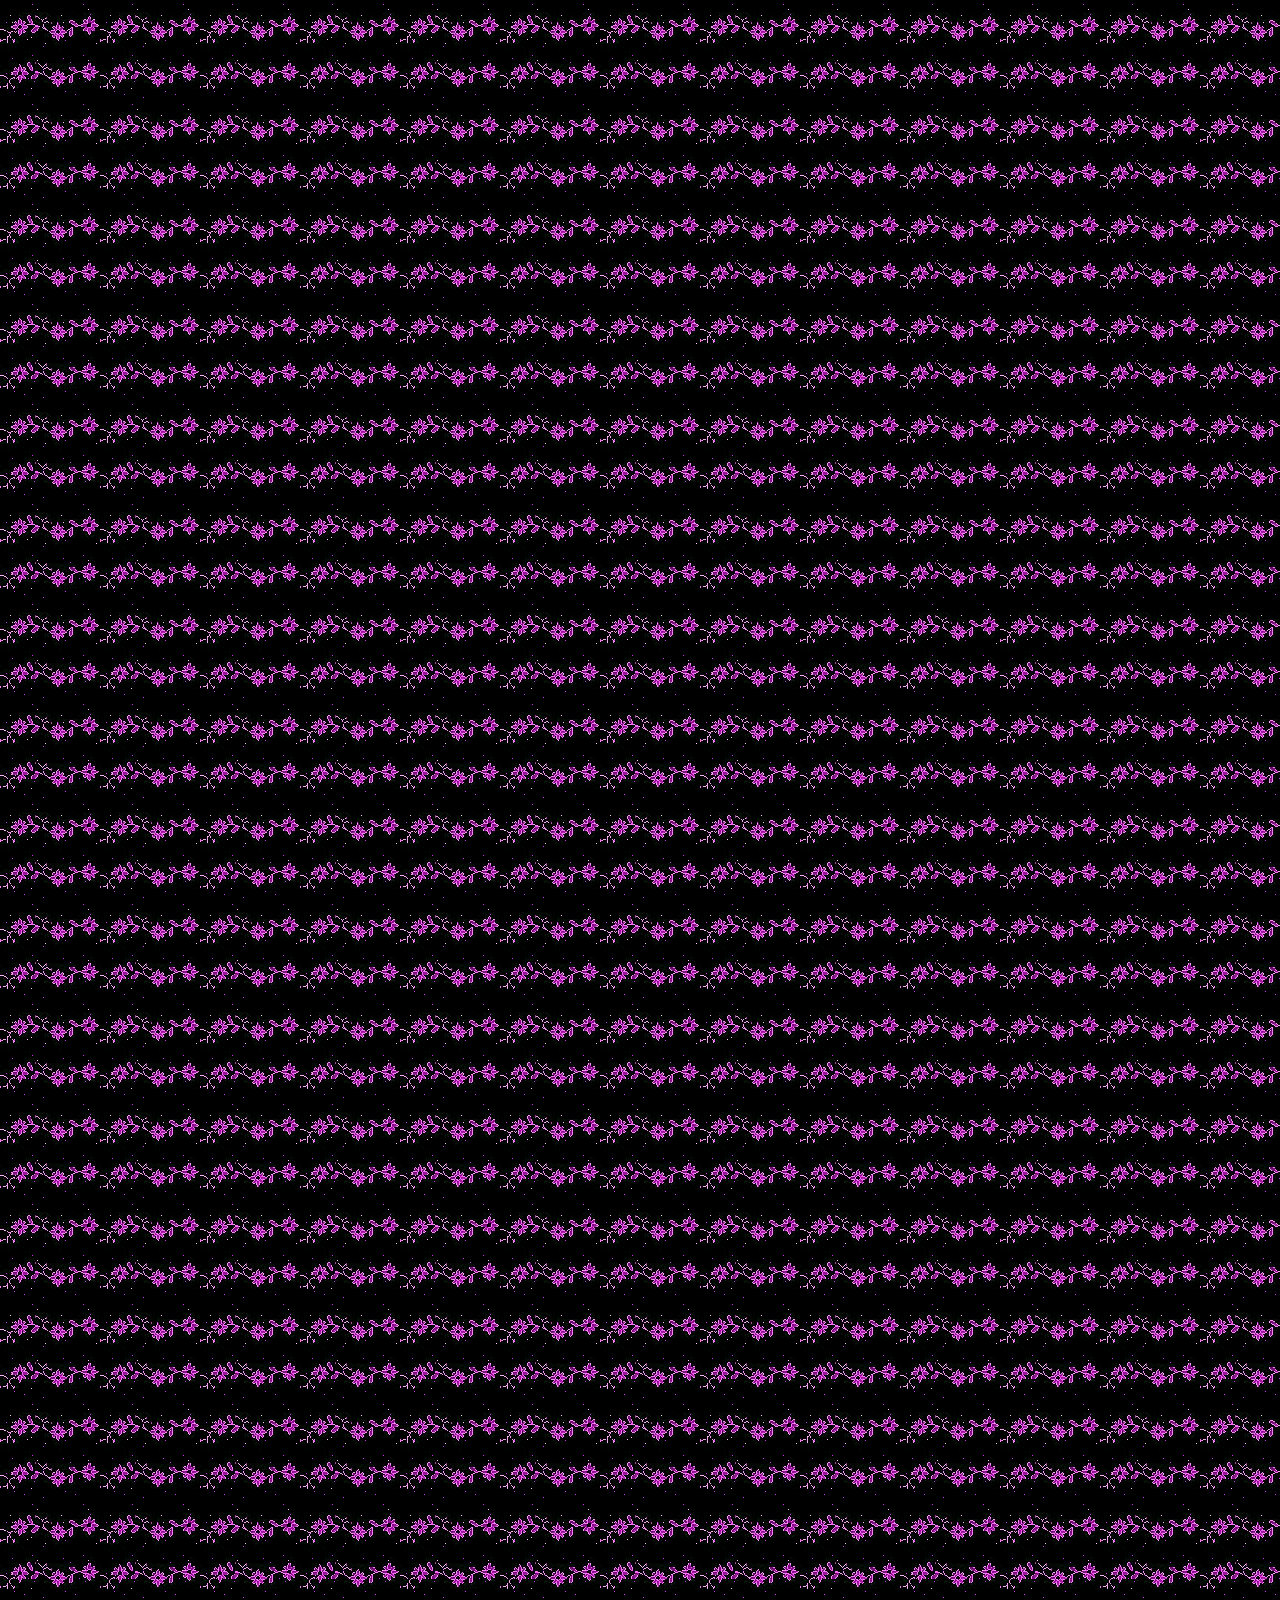
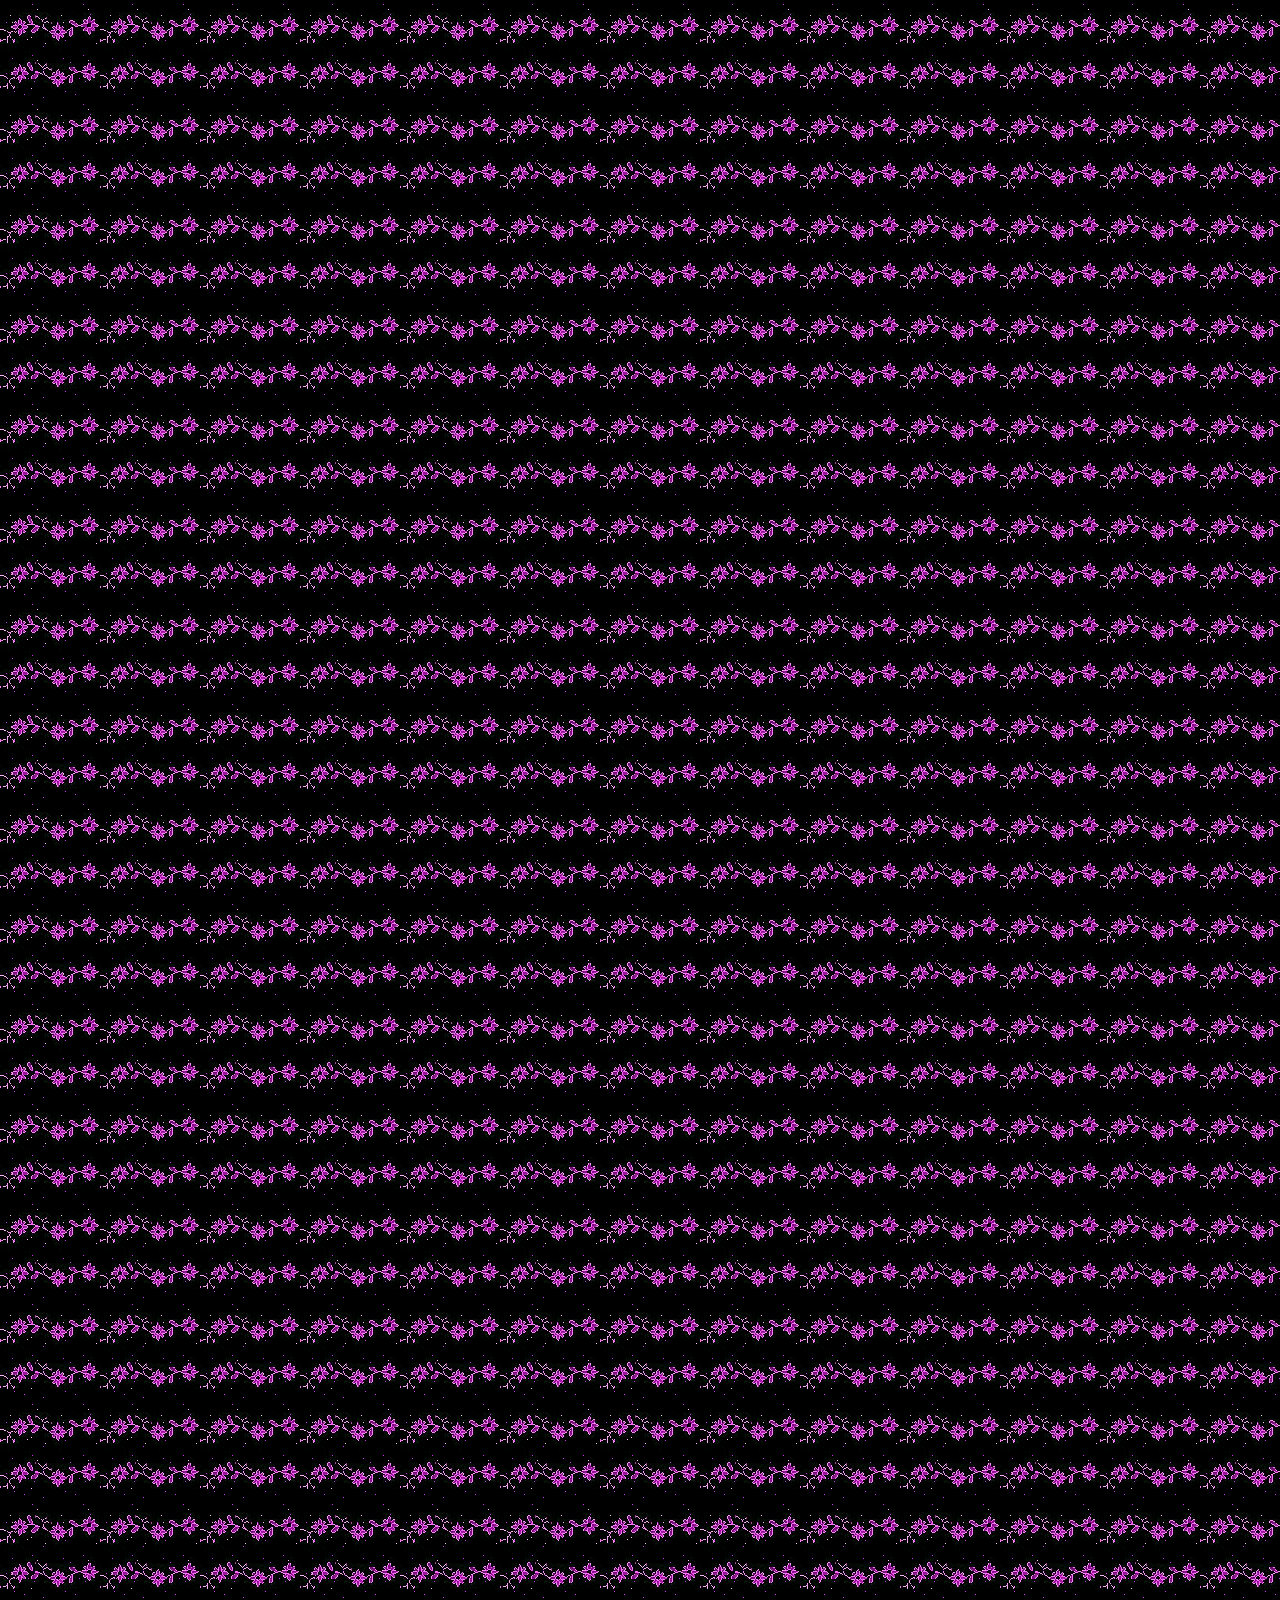
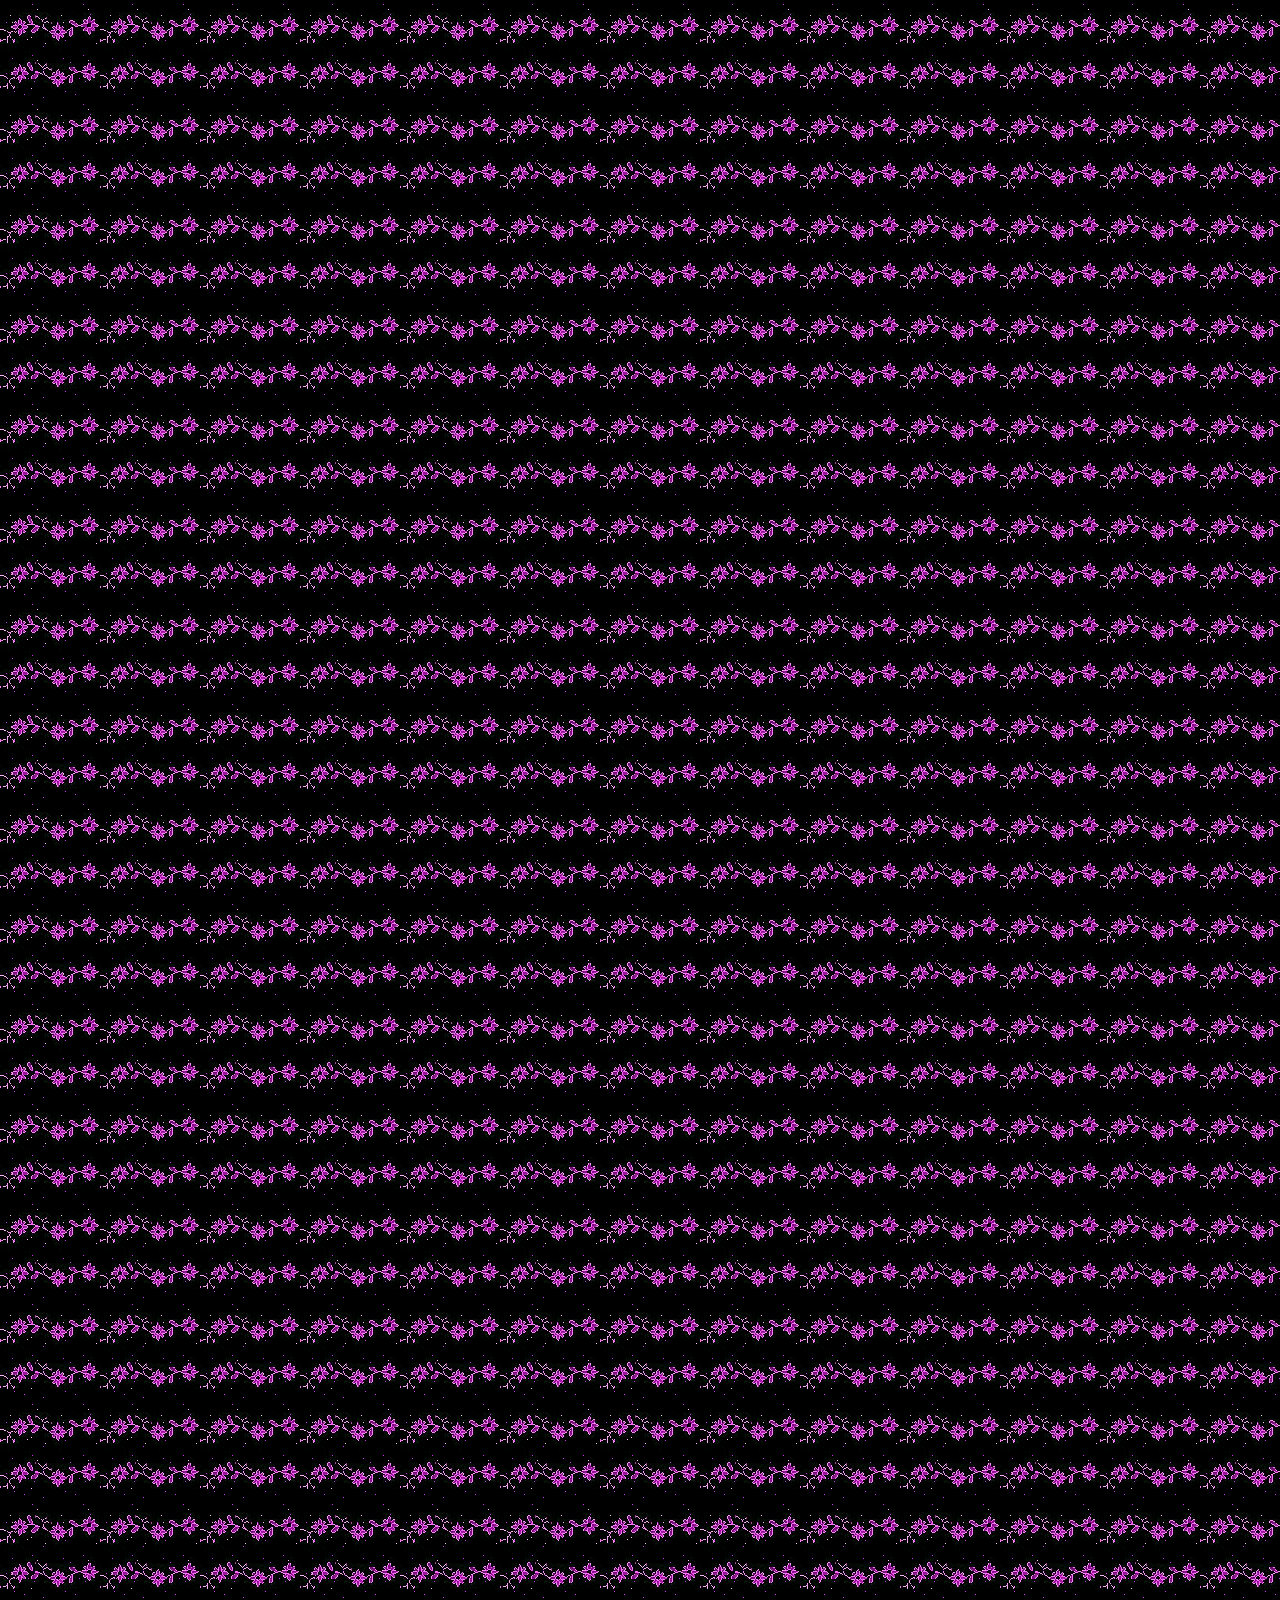
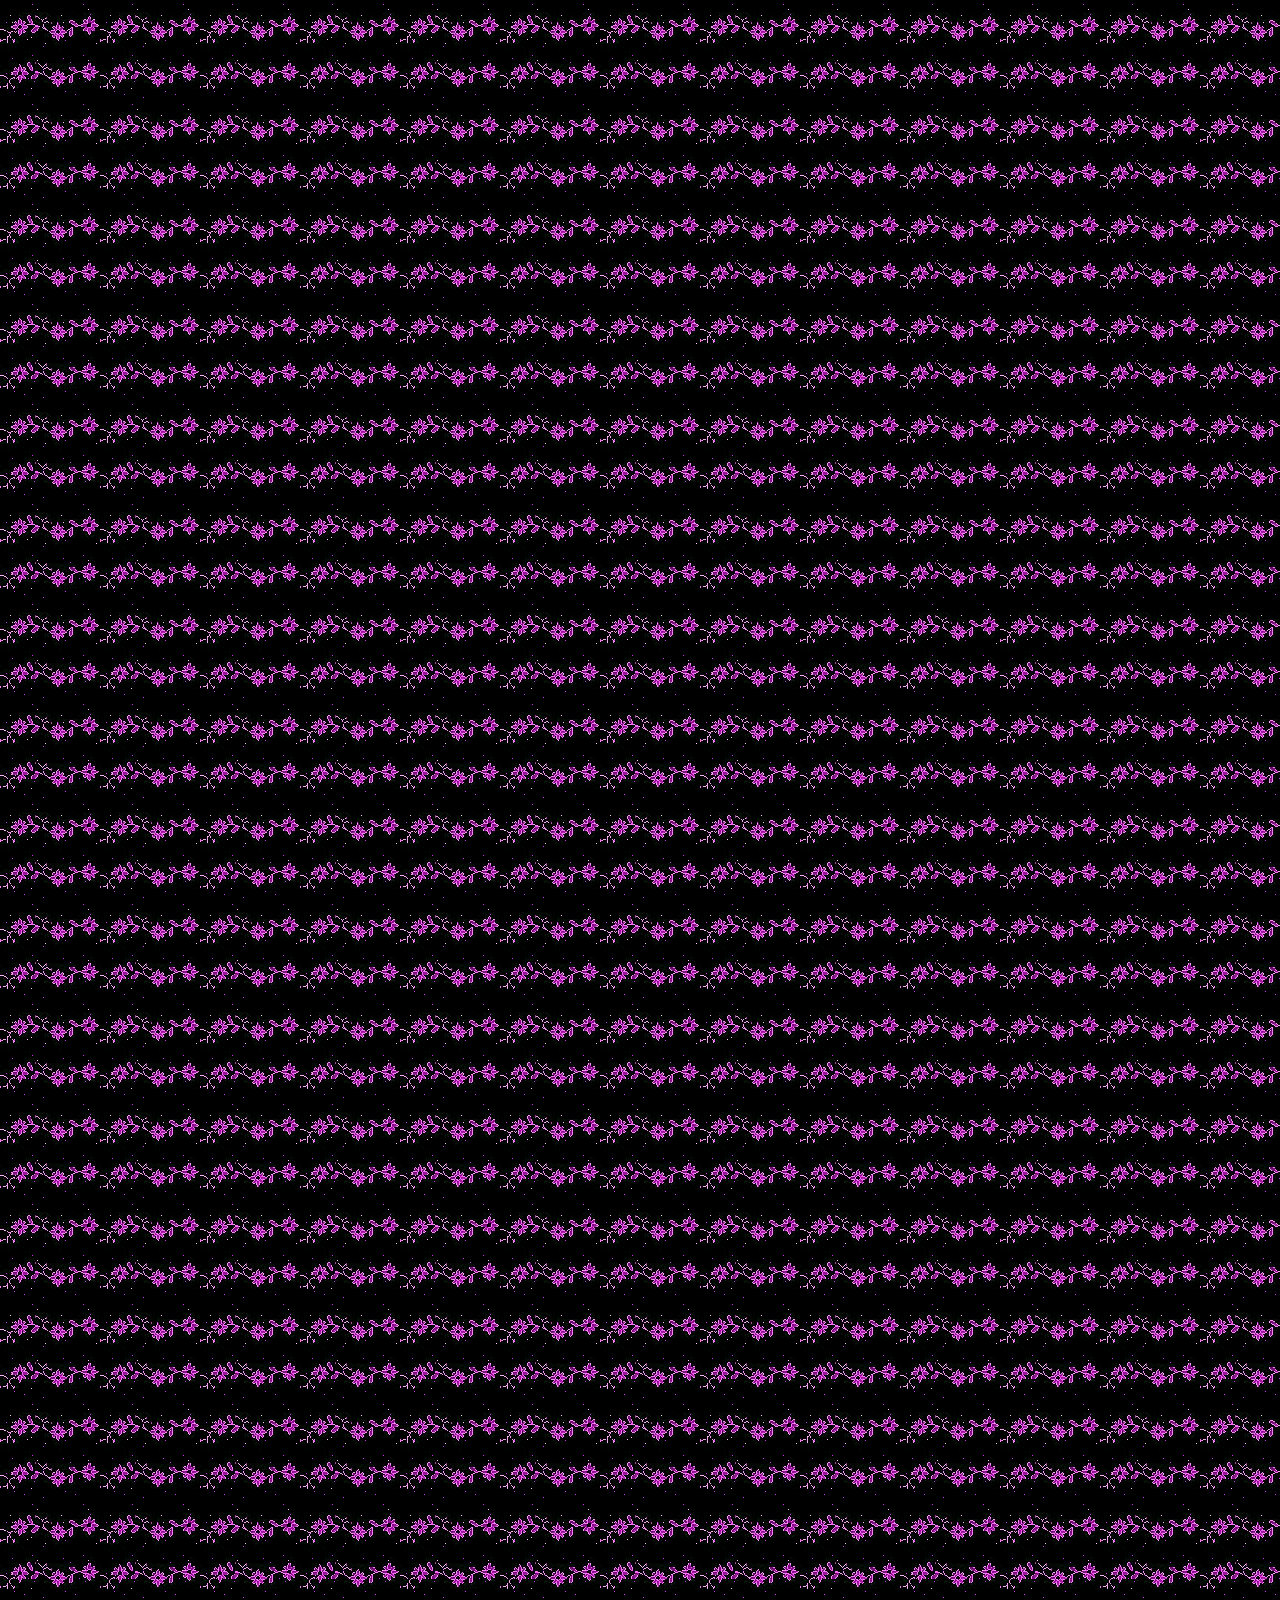
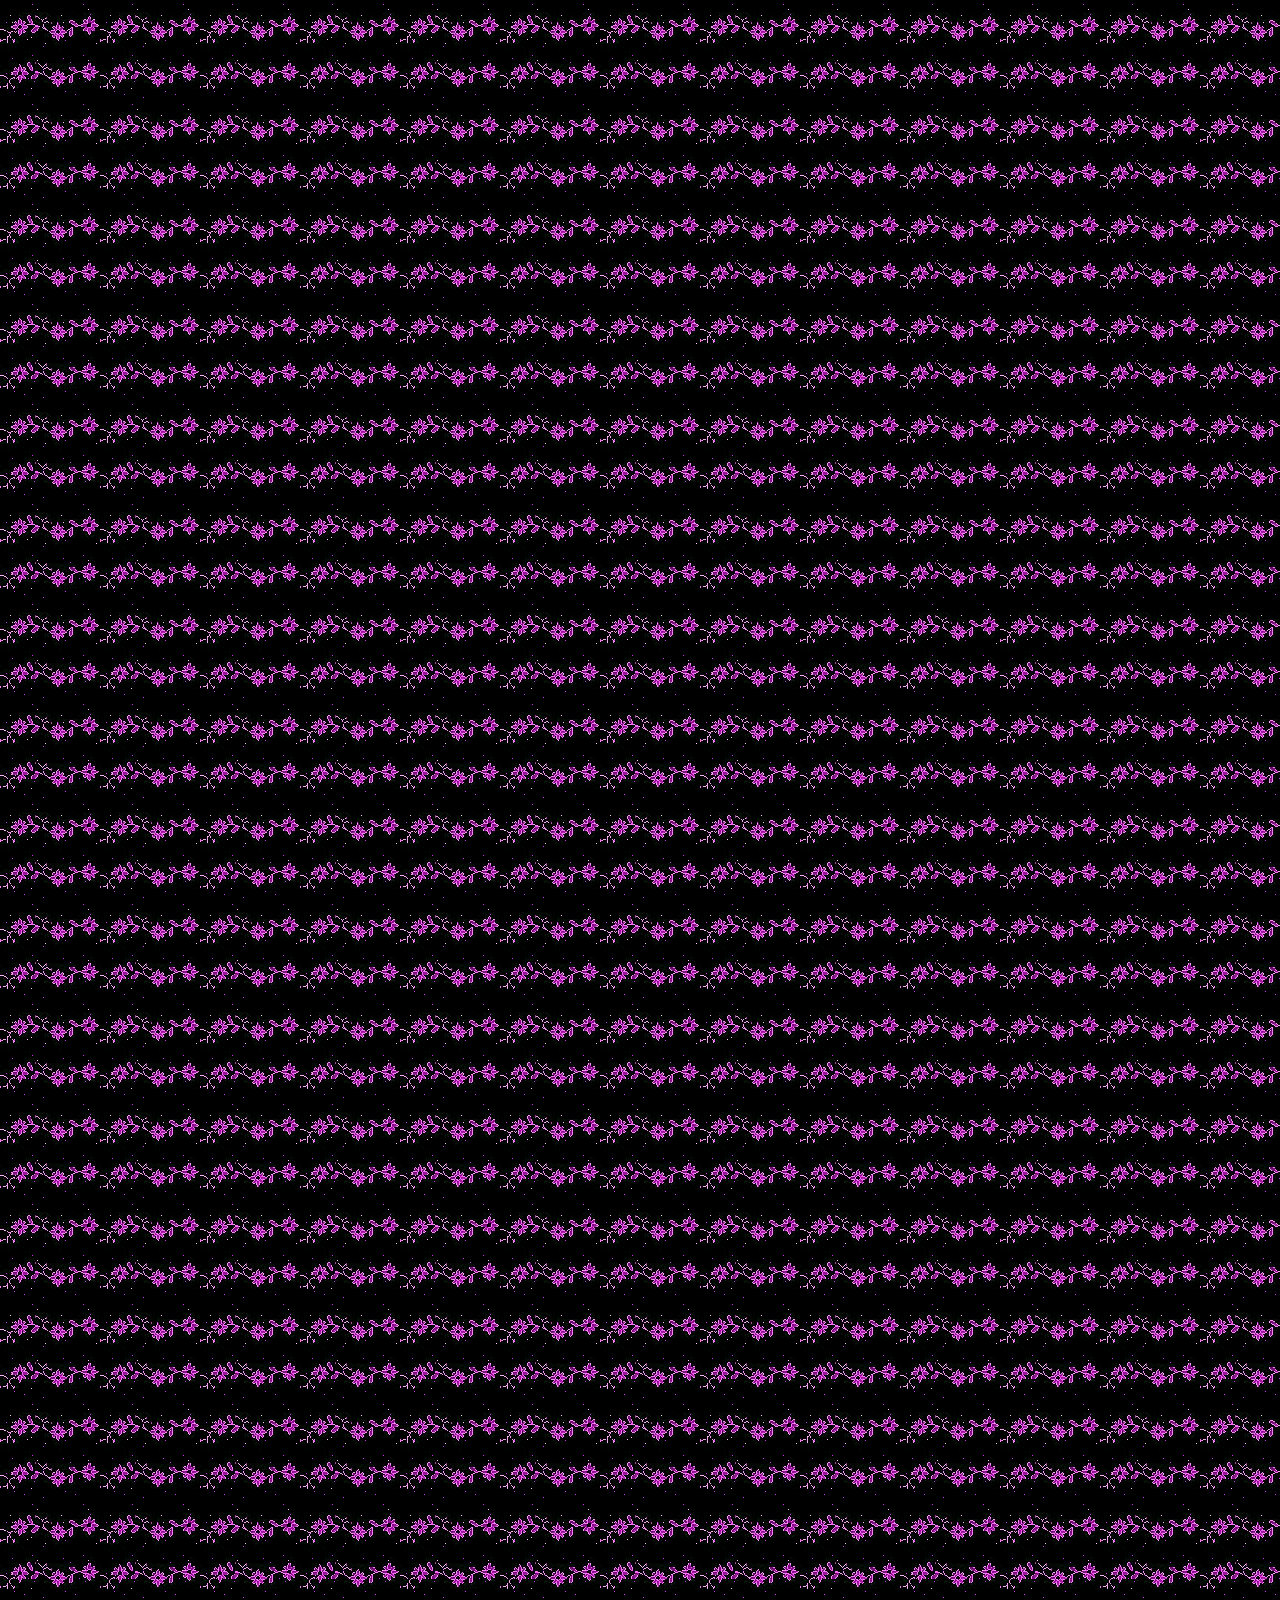
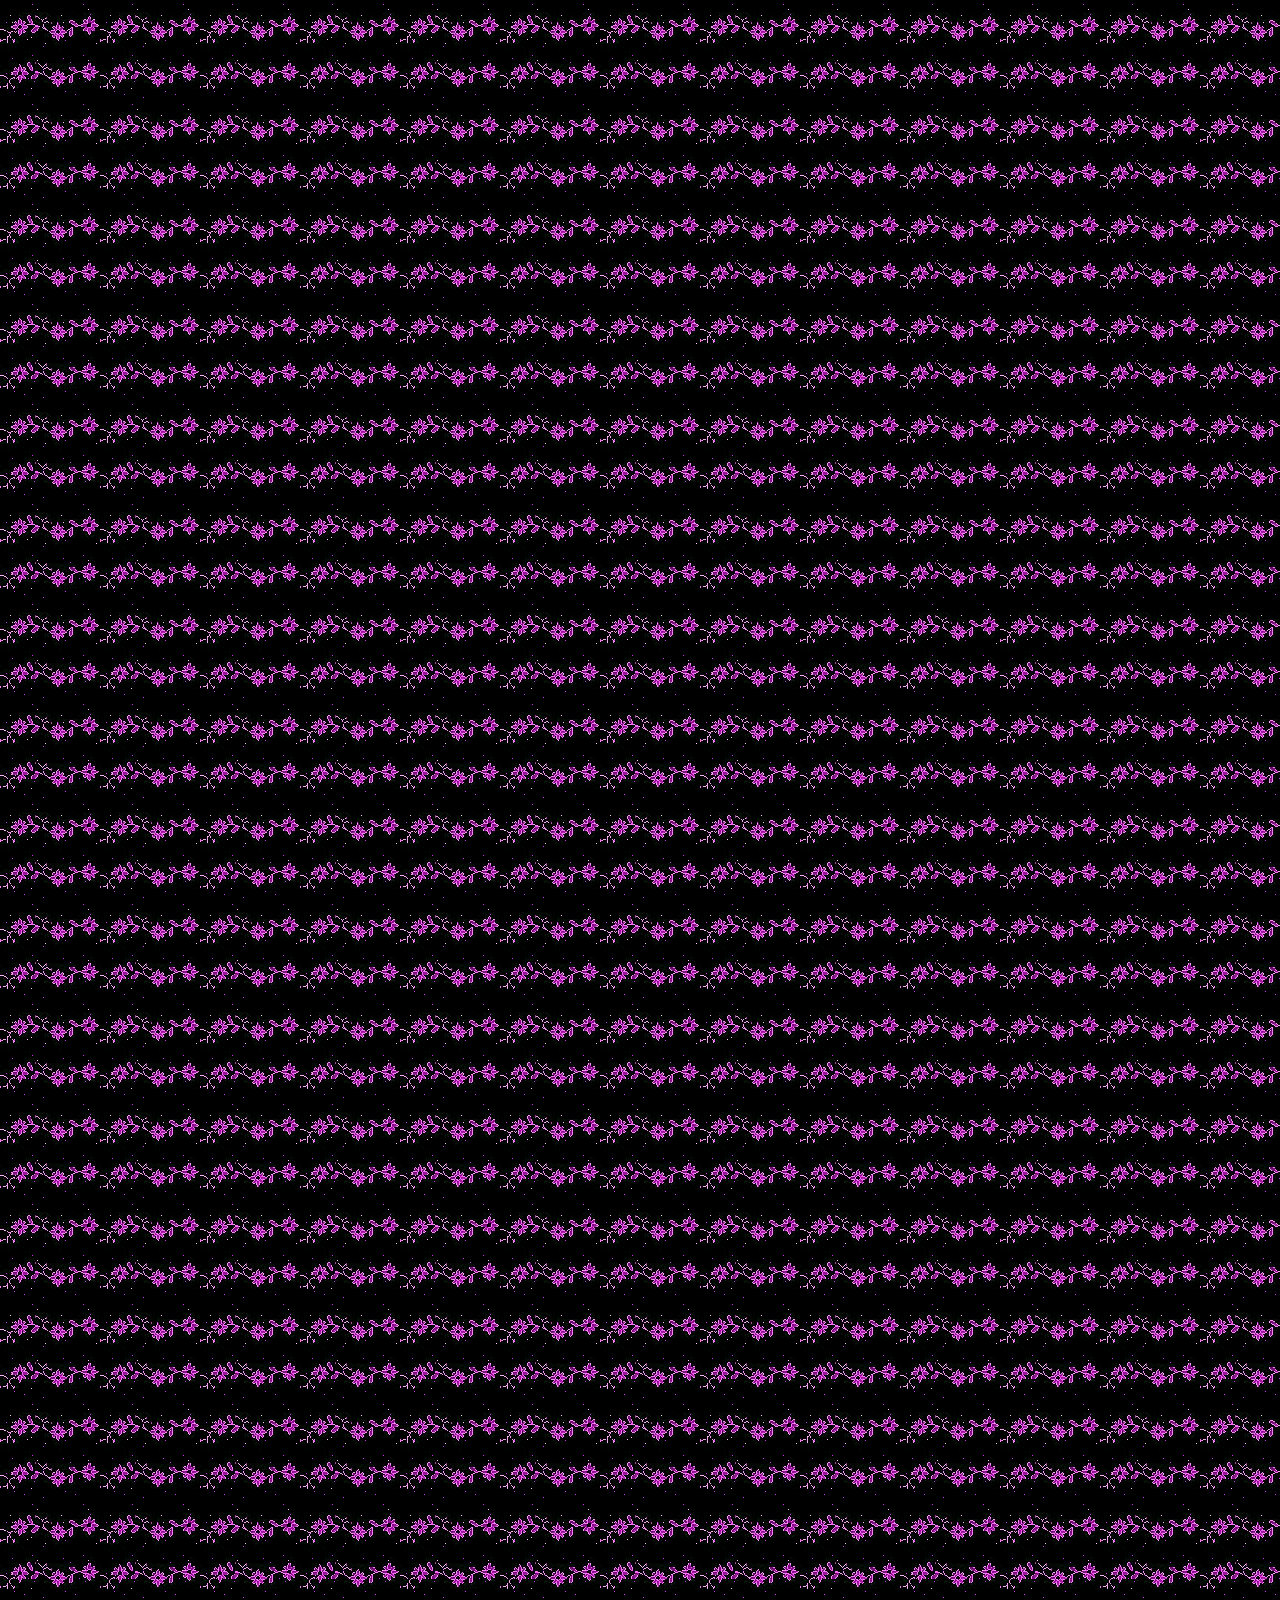
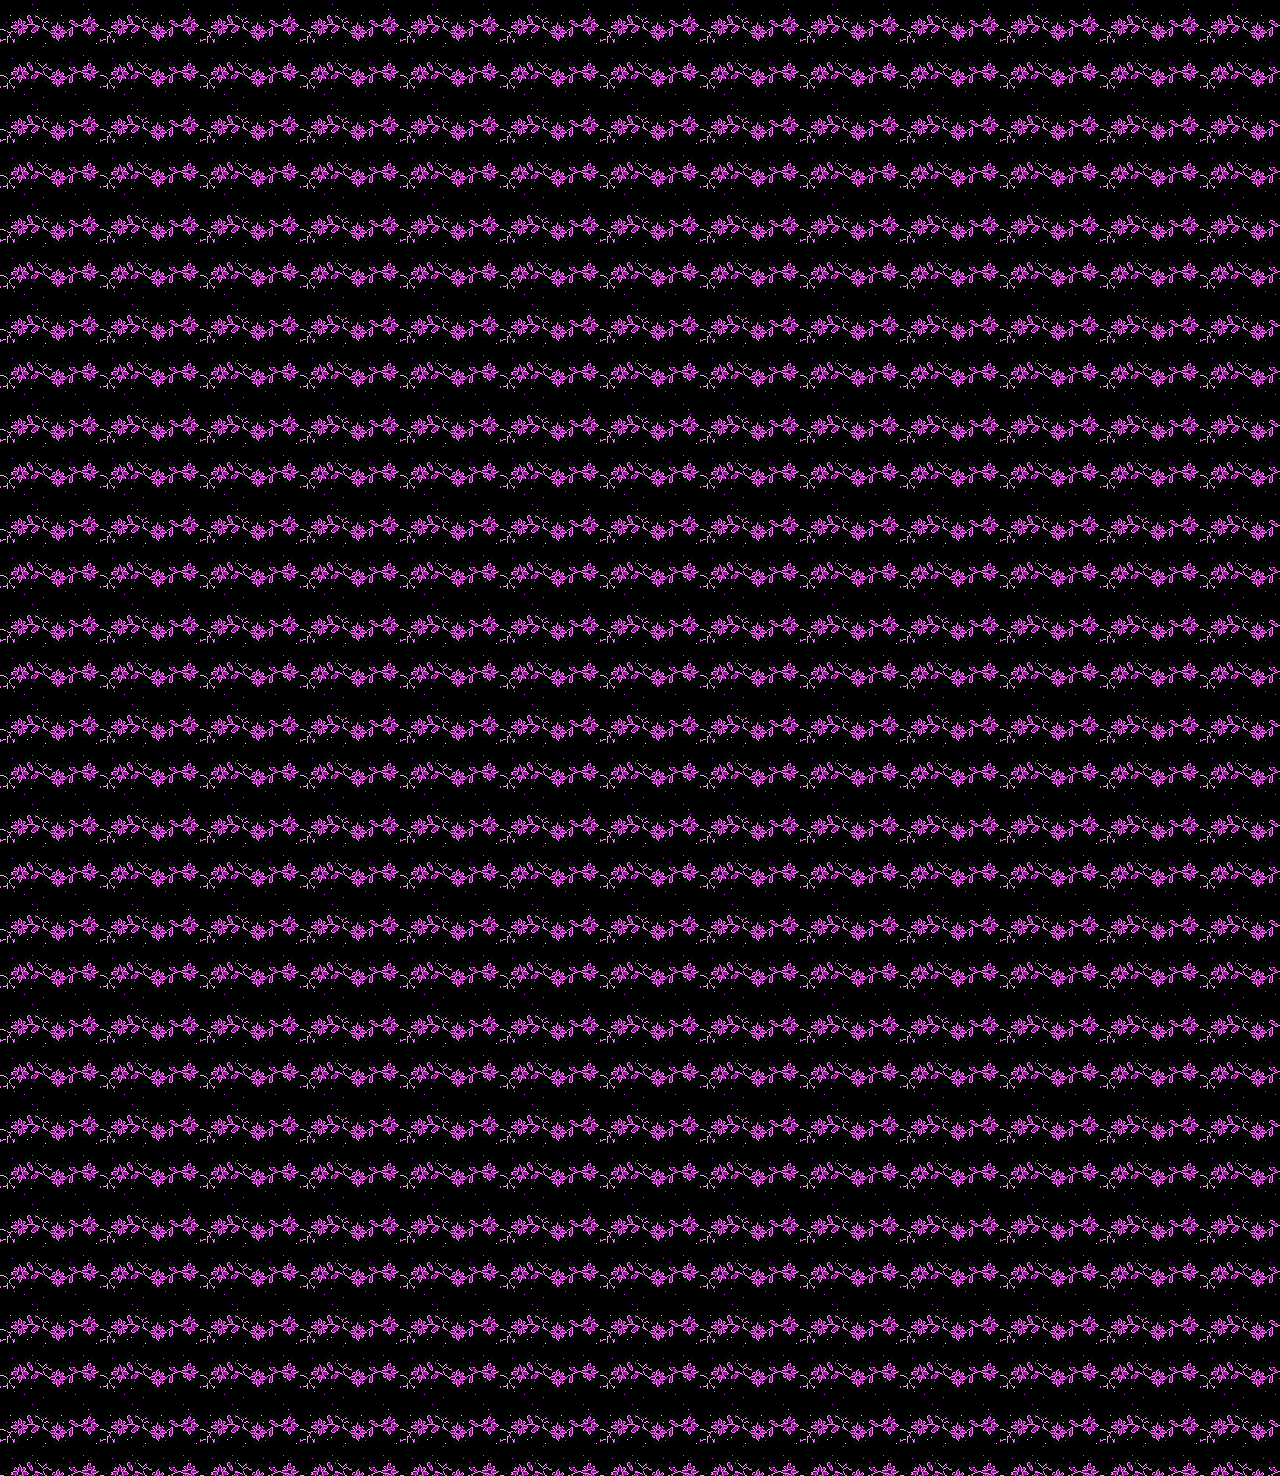
==== animations.html @ 60b7e87d "portfolio" ====
<!DOCTYPE html>
<html lang="en">
  <head>
    
    <meta charset="utf-8" />
    <meta http-equiv="X-UA-Compatible" content="IE=edge" />
    <meta name="viewport" content="width=device-width, initial-scale=1" />

    <!-- import the webpage's stylesheet -->
    <link rel="stylesheet" href="/style.css" />

    <!-- import the webpage's javascript file -->
   


    <script type= "text/javascript" src= "main.js"></script>



    <!-- import Google Font-->
    <link
    <link href="https://fonts.googleapis.com/css?family=Orbitron:700&display=swap" 
    rel="stylesheet">
   

    <center>
  </head>
  <body>


    <!-- <p>A Grid Layout must have a parent element with the <em>display</em> property set to <em>grid</em> or <em>inline-grid</em>.</p>

<p>Direct child element(s) of the grid container automatically becomes grid items.</p> -->

 
<div class="work">
        <iframe src="https://editor.p5js.org/lizardctrl/embed/2DMJeM3r"></iframe>
        <iframe src="https://editor.p5js.org/lizardctrl/embed/MHcquZd-"></iframe>
        <iframe src="https://editor.p5js.org/lizardctrl/embed/z8o2VXaW"></iframe>
</div>
      
  
  </body>
</center>
</html>
---- style.css ----
body{
	background-image: url("purpleglitterflowersvine.gif");
background-repeat: repeat;
background-color: black;

}
h1{
	color:limegreen;
	

}

p{

	color: red;
	background-color:black;
		color: limegreen;
		border-radius: 100px;
		padding: 14px 25px;
		text-align: center; 
		text-decoration: none;
		display: inline-block;
}
a{ color:limegreen; }
img{
	padding: 50px;
	border: 10px;
	border-color: chartreuse
	 }

	 
	 a:link, a:visited {
		background-color:black;
		color: limegreen;
		border-radius: 10px;
		padding: 14px 25px;
		text-align: center; 
		text-decoration: none;
		display: inline-block;
	  }
	  
	  a:hover, a:active {
		background-color:black;
		color: hotpink;
	  }
	  
	
	  .work {
		display: inline-grid;
		grid-template-columns: 605px 605px;
		grid-template-rows: 605px 605px 605px 605px 605px 605px 605px 605px 605px 605px 605px 605px 605px 605px 605px 605px 605px 605px;
		grid-gap: 10px;
	 
	  }
	  .grid-item {
     
		border: none;
		padding: 0px;
		font-size: 0px;
		text-align: center;
	  }
	  
	  iframe { 
		margin: 0;
		padding: 0;
		border: none;
		width: 100%;
		height: 100%;
	  }
	    

  .vid{

    display: grid;
    object-position: center;
    grid-template-columns: 430px 430px;
    grid-template-rows: 605px 605px 605px 605px 605px 605px 605px 605px 605px 605px 605px 605px 605px 605px 605px 605px 605px 605px;
    grid-gap: 10px;
 




  }
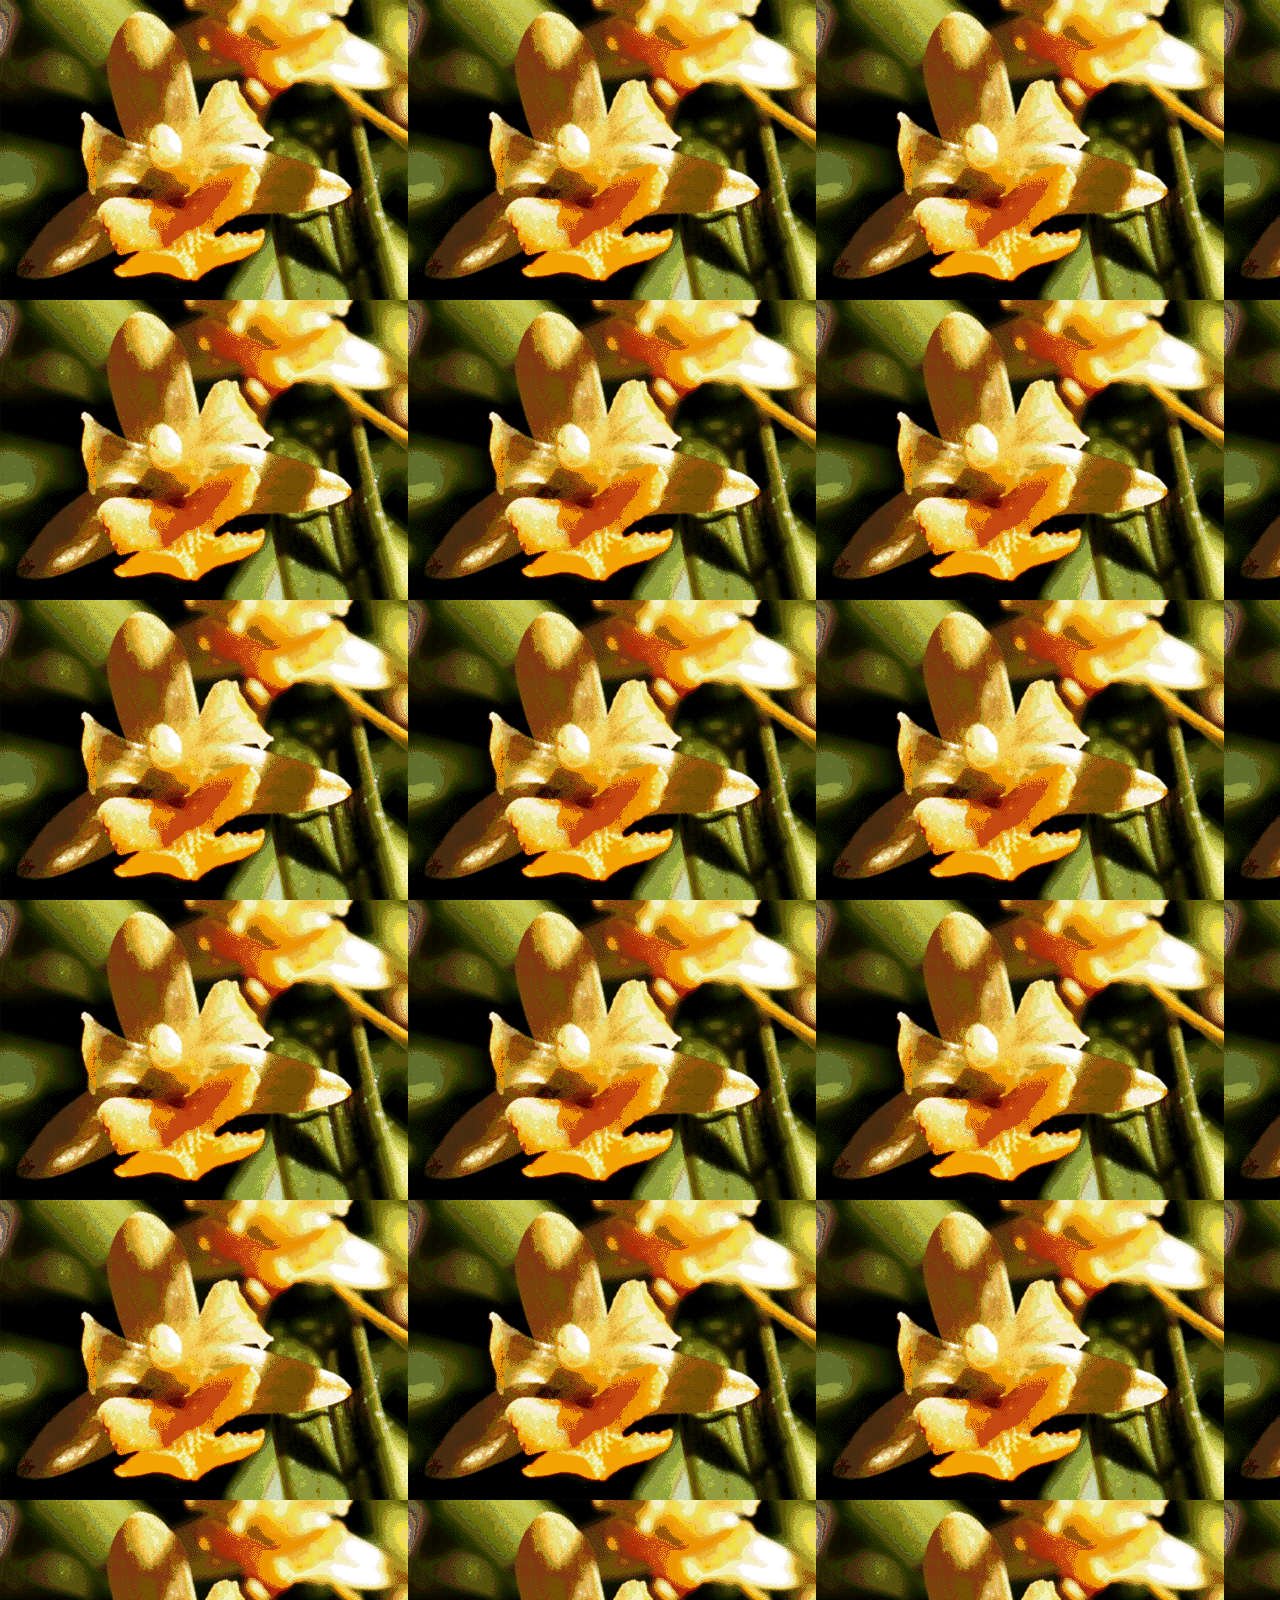
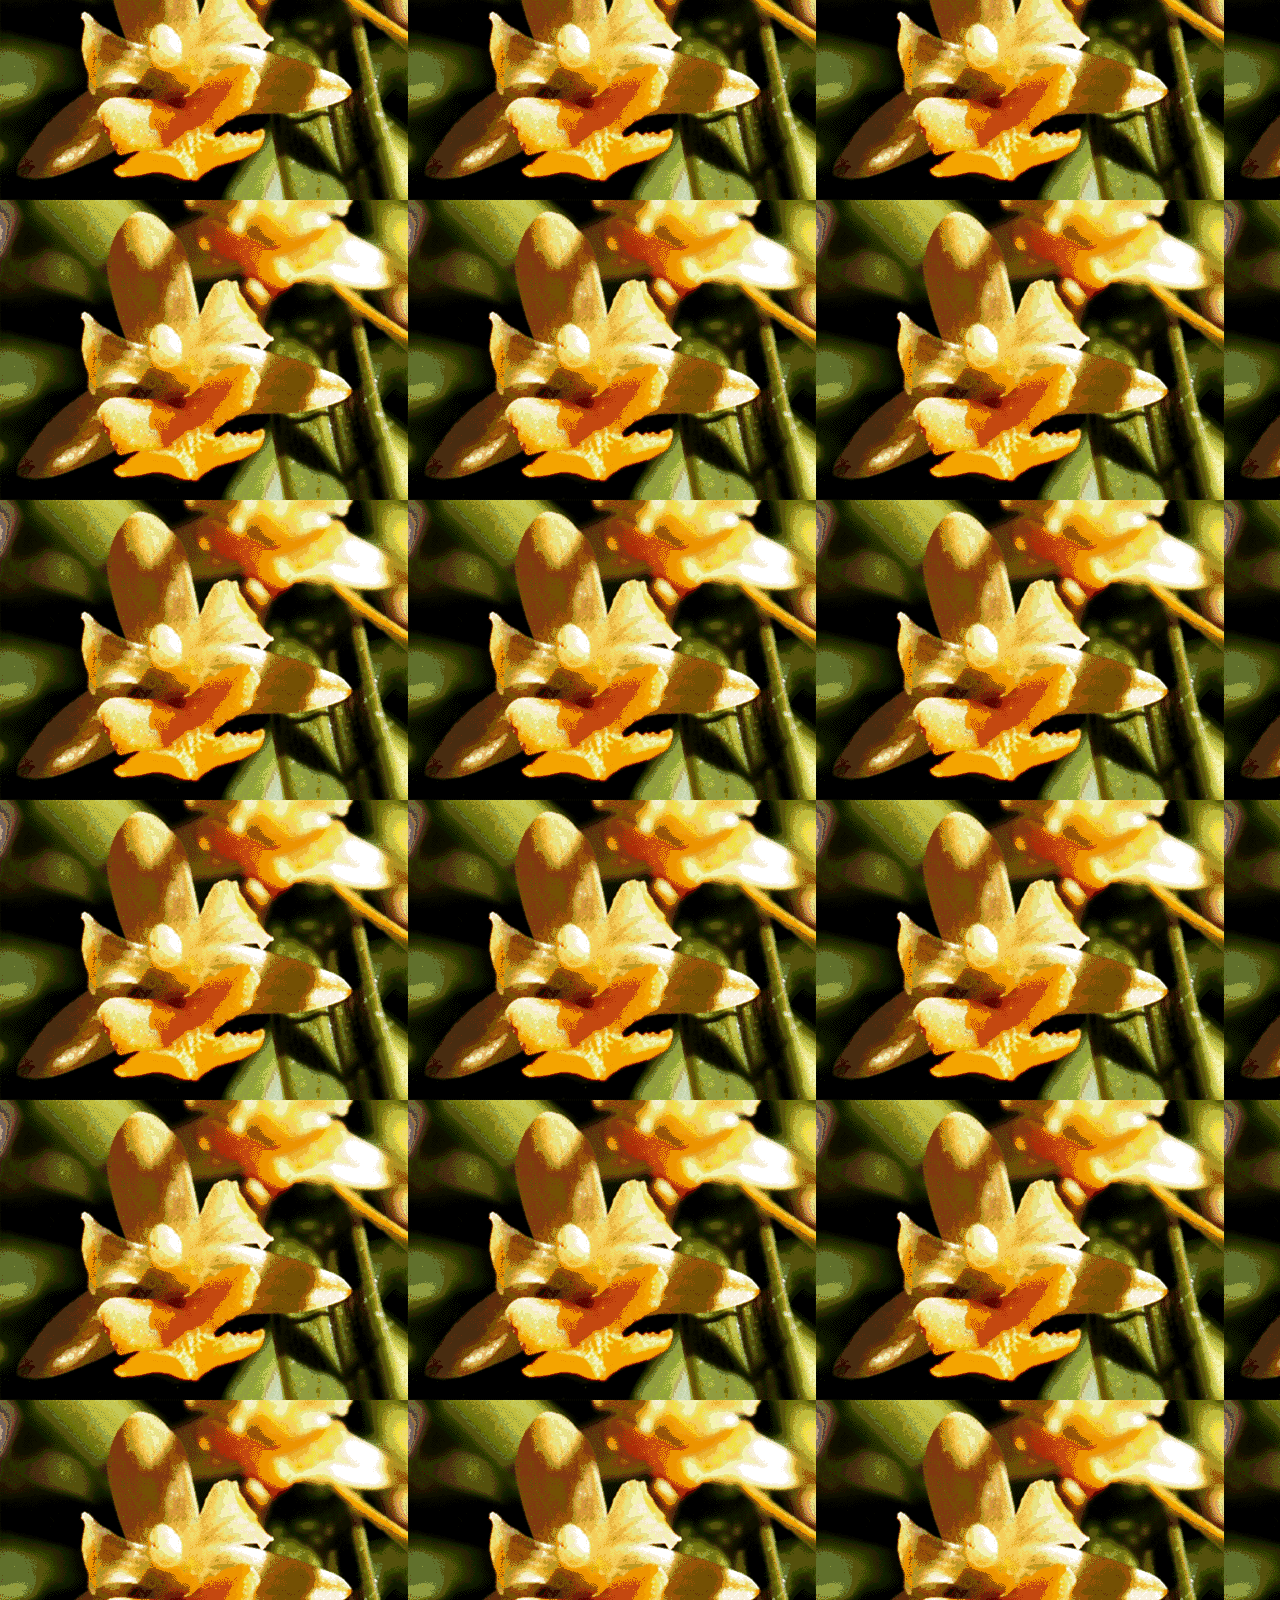
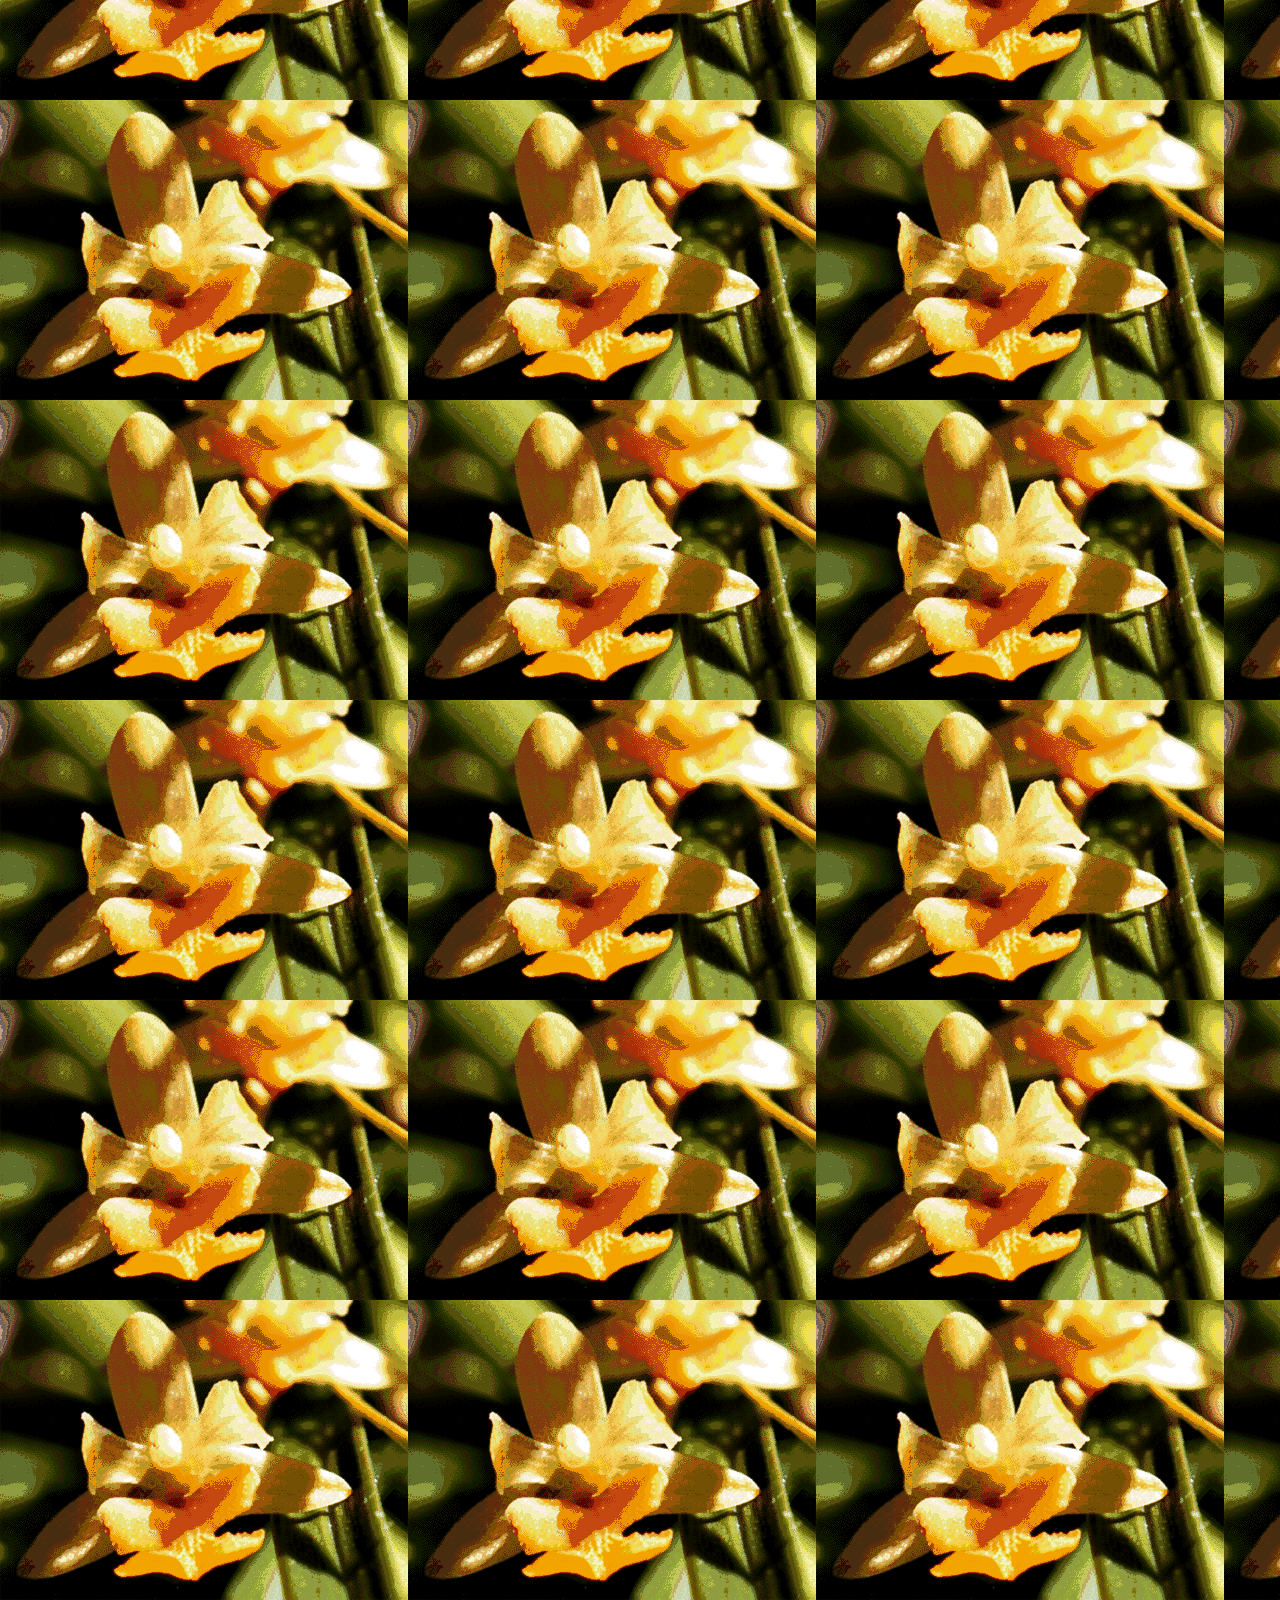
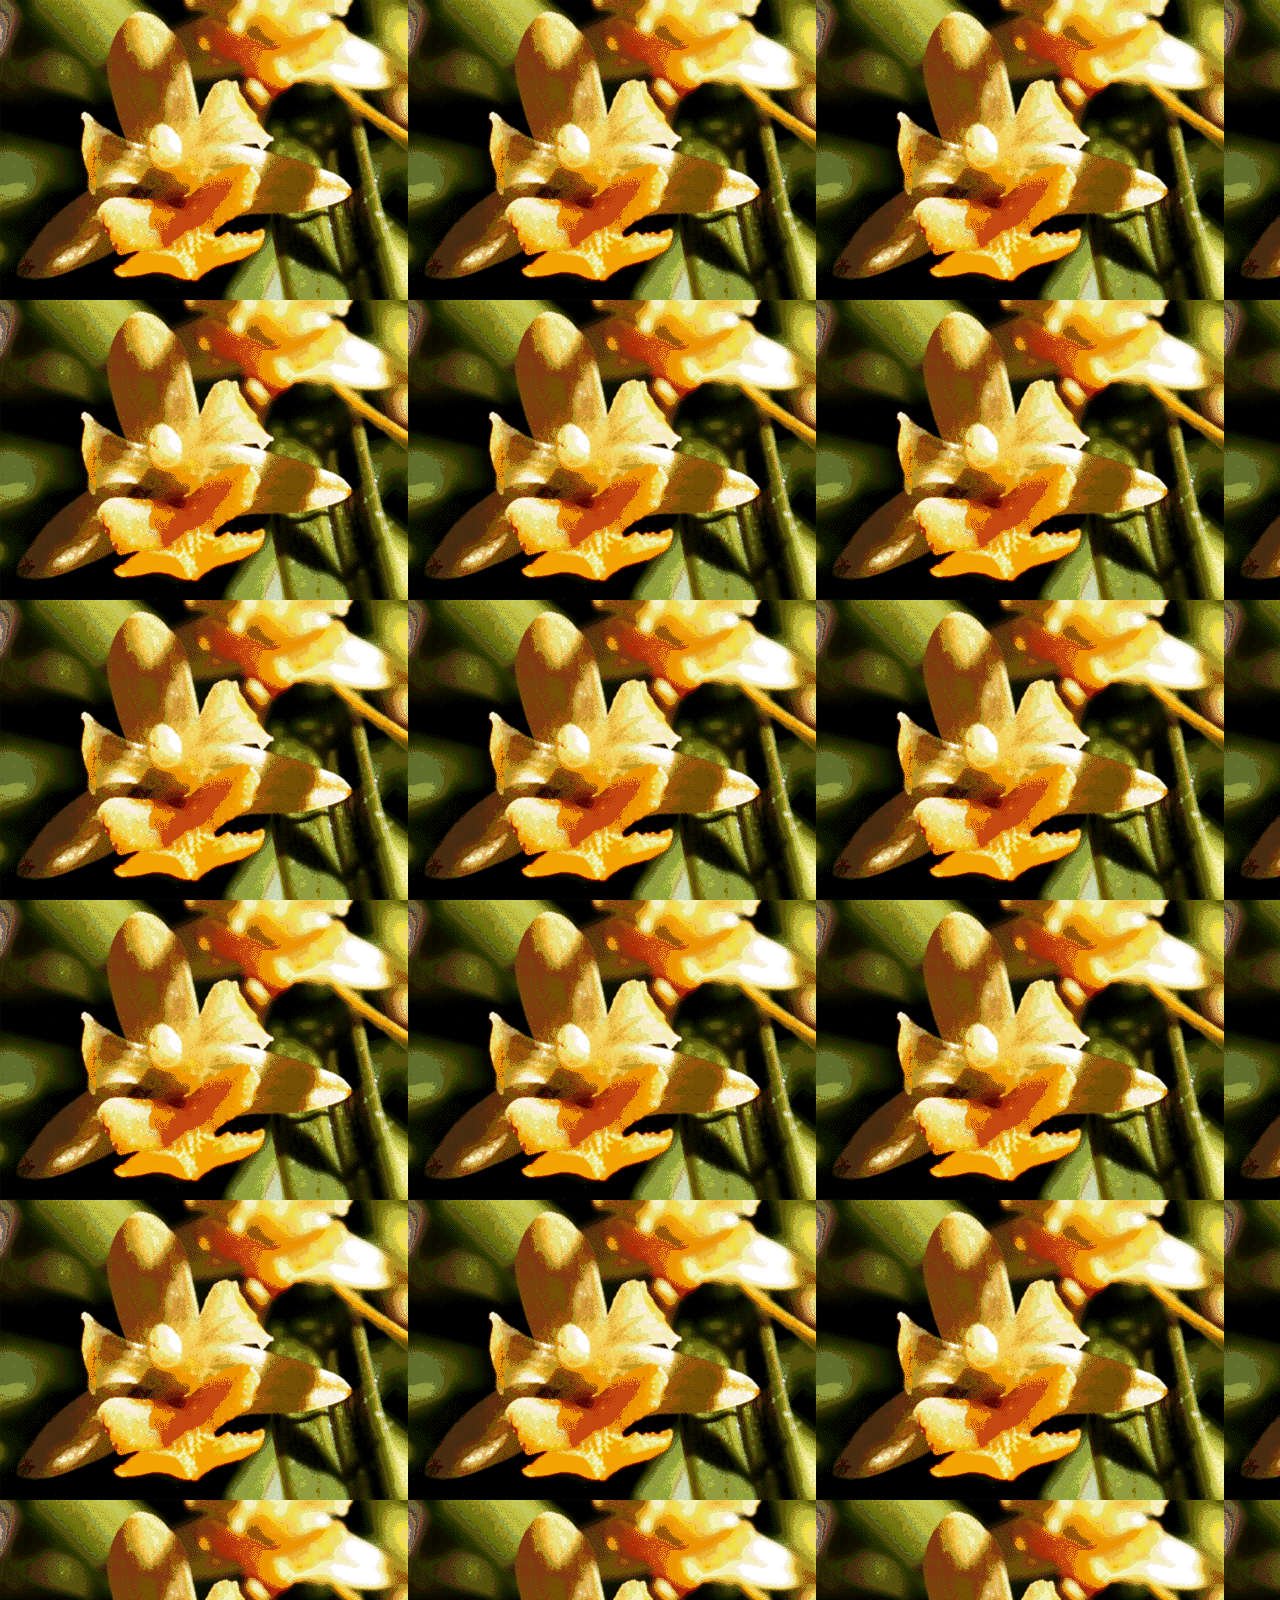
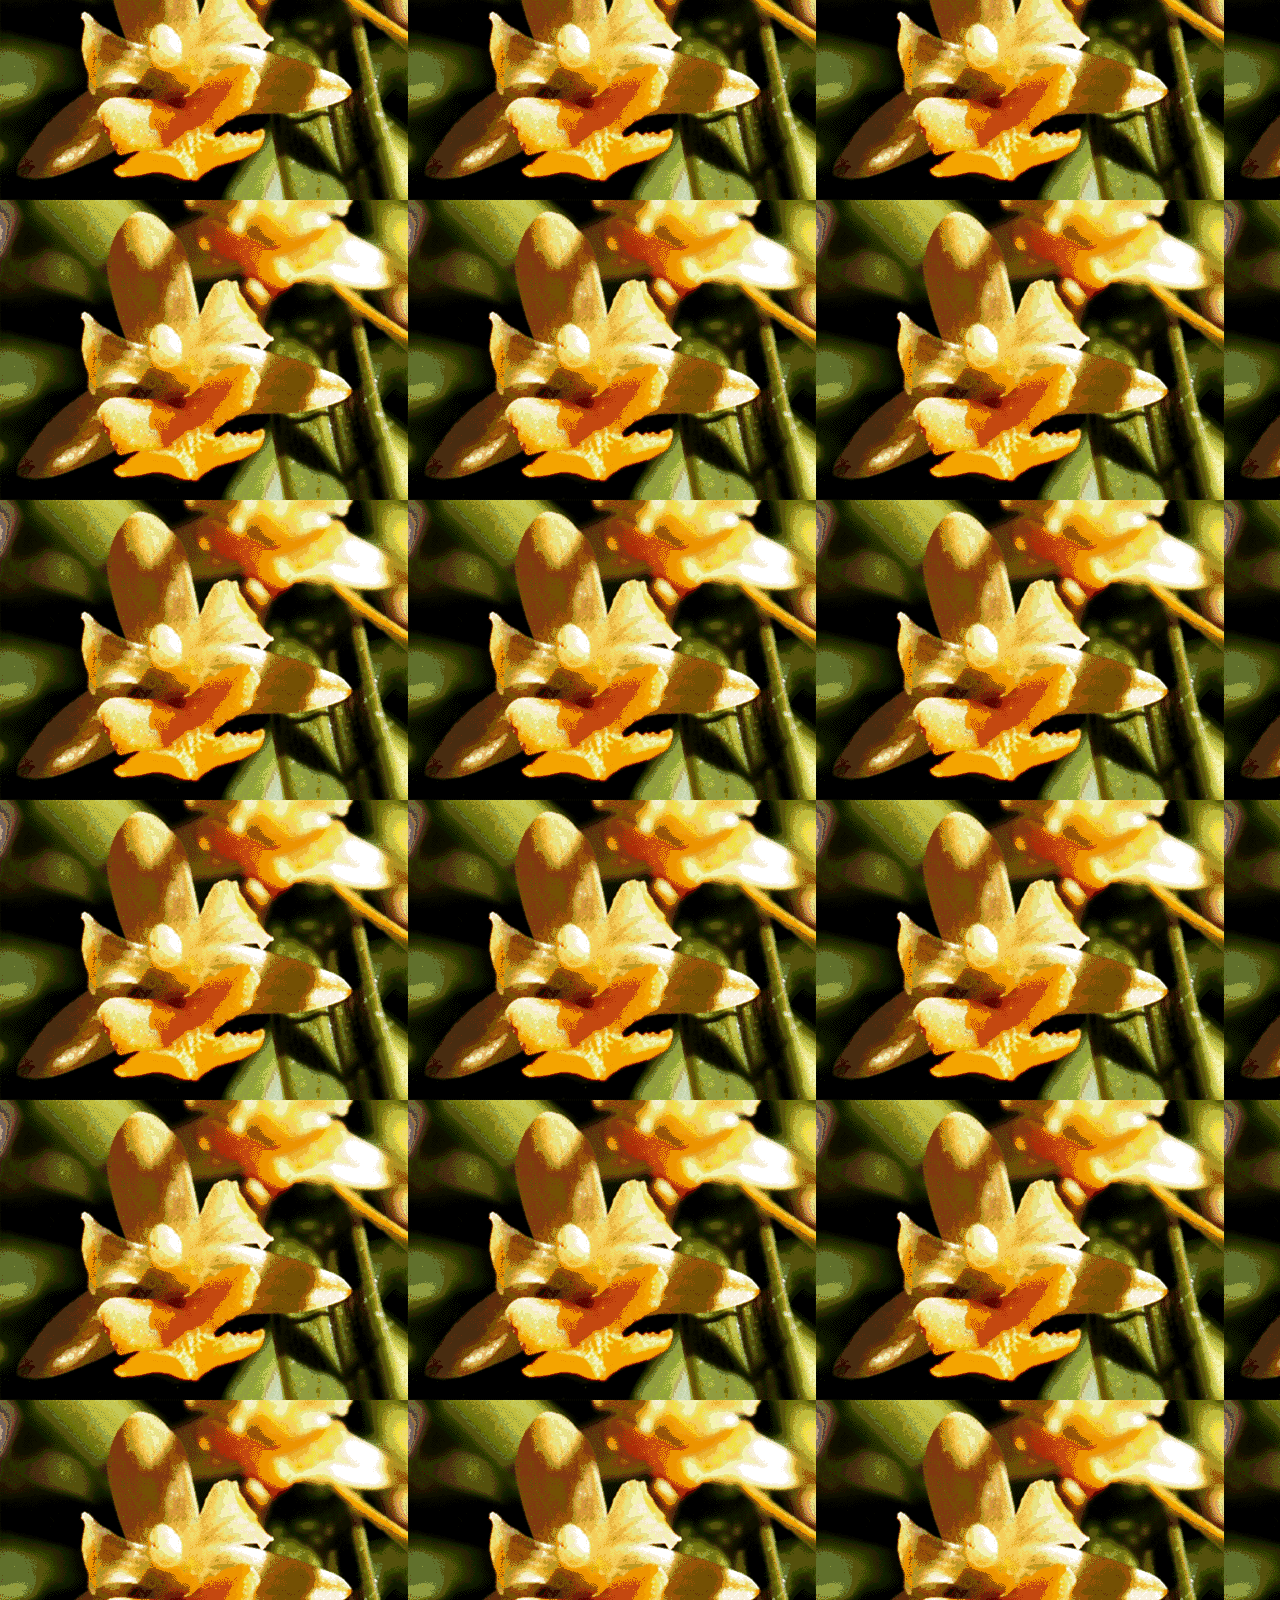
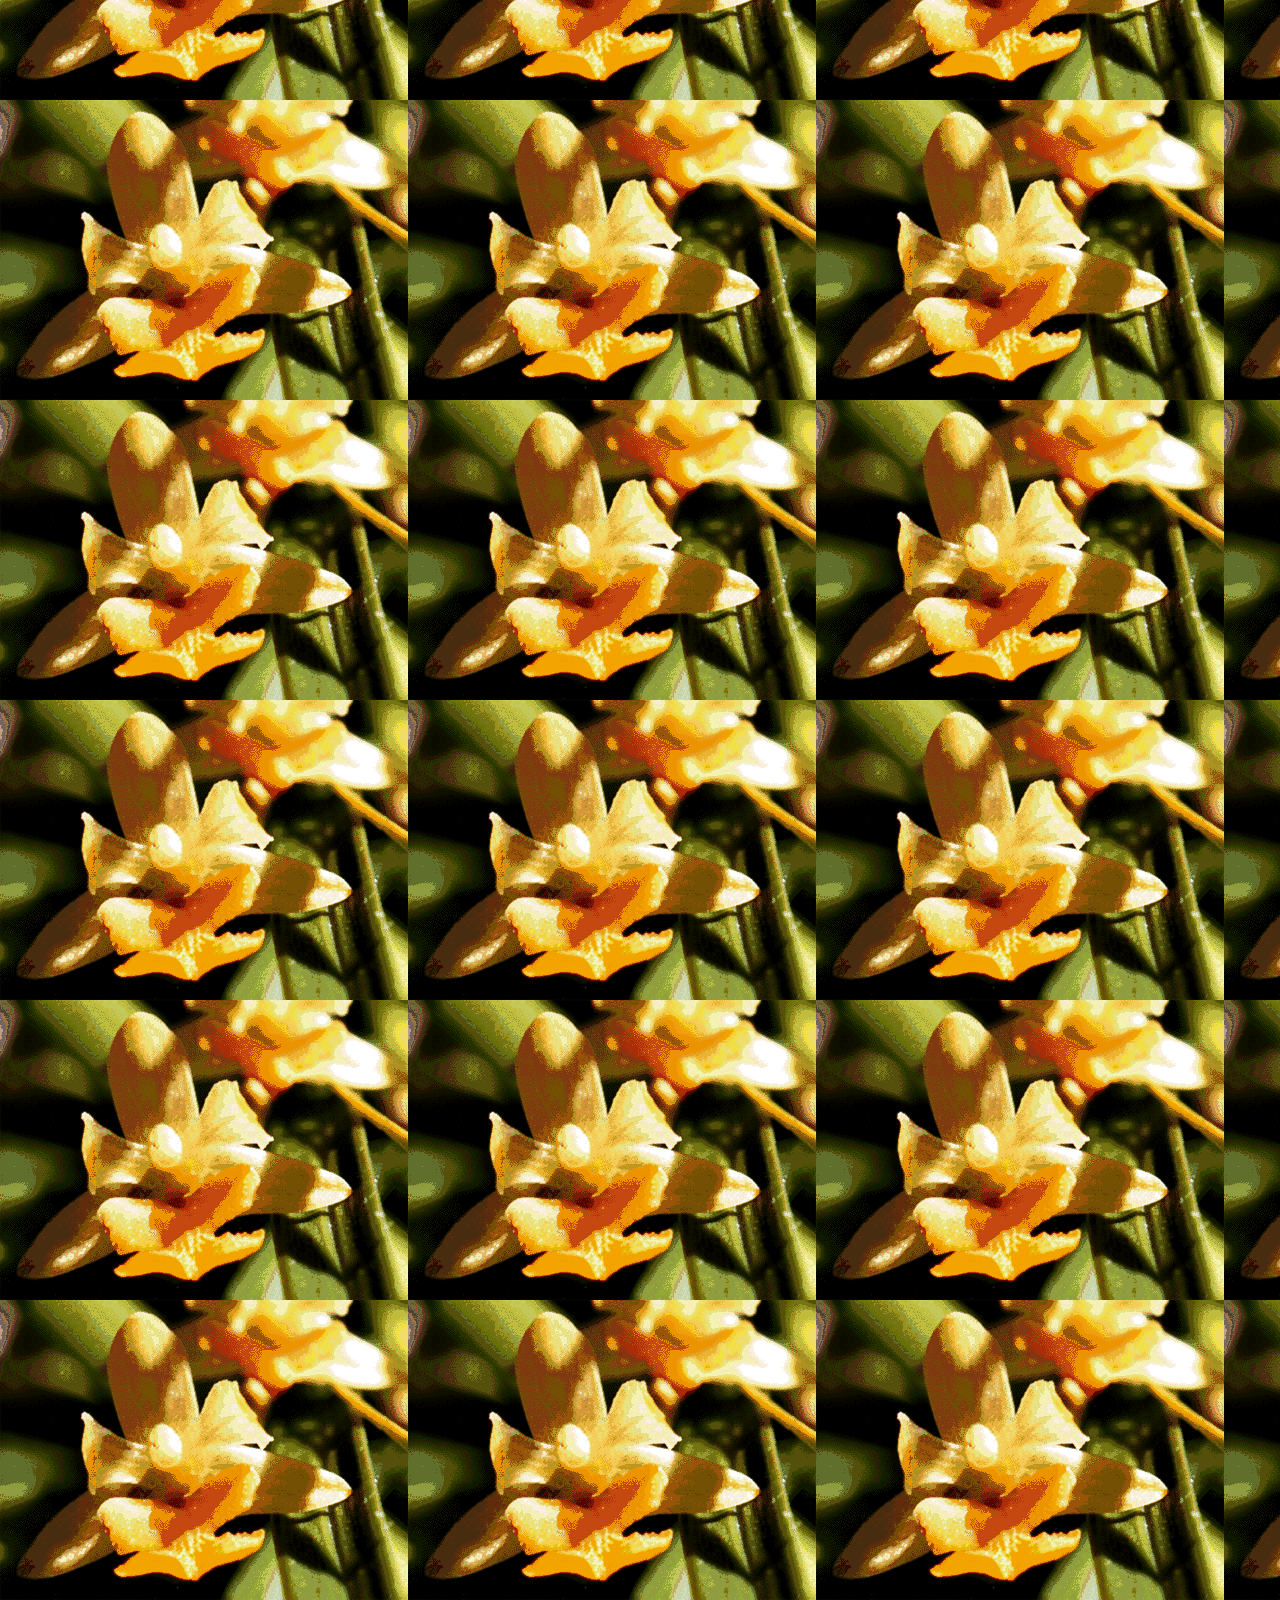
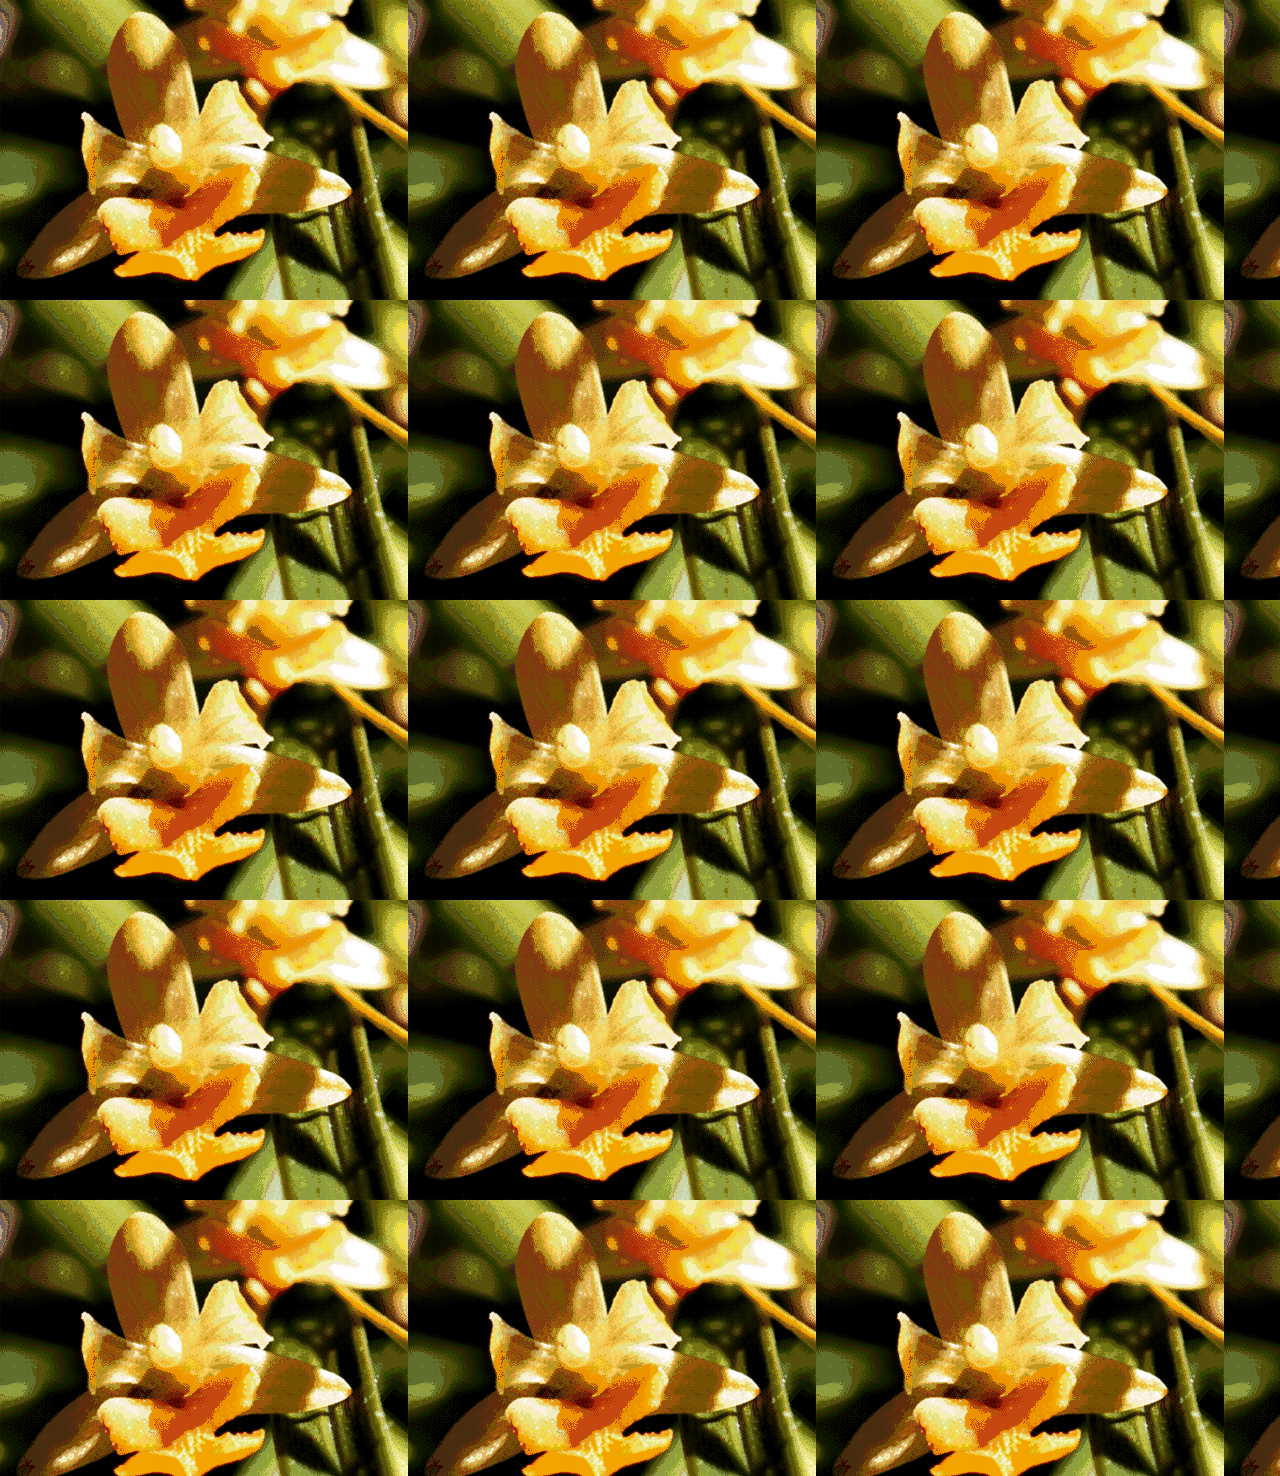
==== commit 4270b54c: "new" ====
--- a/animations.html
+++ b/animations.html
@@ -1,26 +1,22 @@
 <!DOCTYPE html>
 <html lang="en">
   <head>
-    
+    <title>!!!LIZARD!!!</title>
+    <link rel="stylesheet" type="text/css" href="actualwork.css">
     <meta charset="utf-8" />
     <meta http-equiv="X-UA-Compatible" content="IE=edge" />
     <meta name="viewport" content="width=device-width, initial-scale=1" />
 
-    <!-- import the webpage's stylesheet -->
-    <link rel="stylesheet" href="/style.css" />
-
-    <!-- import the webpage's javascript file -->
+  
    
 
 
     <script type= "text/javascript" src= "main.js"></script>
 
+    
 
-
-    <!-- import Google Font-->
-    <link
-    <link href="https://fonts.googleapis.com/css?family=Orbitron:700&display=swap" 
-    rel="stylesheet">
+   
+   
    
 
     <center>
@@ -28,10 +24,7 @@
   <body>
 
 
-    <!-- <p>A Grid Layout must have a parent element with the <em>display</em> property set to <em>grid</em> or <em>inline-grid</em>.</p>
-
-<p>Direct child element(s) of the grid container automatically becomes grid items.</p> -->
-
+    
  
 <div class="work">
         <iframe src="https://editor.p5js.org/lizardctrl/embed/2DMJeM3r"></iframe>
--- a/actualwork.css
+++ b/actualwork.css
@@ -0,0 +1,102 @@
+
+body{
+	background-image: url("flowerloop.gif");
+background-repeat: repeat;
+background-color: black;
+
+
+}
+h1{
+	color:limegreen;
+	
+
+}
+pre{
+color:hotpink;
+
+}
+p{
+
+	color: limegreen;
+	background-color: black;
+	
+		border-radius: 100px;
+		padding: 14px 25px;
+		text-align: center; 
+		text-decoration: none;
+		display: inline-block;
+}
+a{ color:limegreen; }
+img{
+	padding: 50px;
+	border: 10px;
+	border-color: chartreuse
+	 }
+
+	 
+	 a:link, a:visited {
+		background-color:black;
+		color: limegreen;
+		border-radius: 10px;
+		padding: 14px 25px;
+		text-align: center; 
+		text-decoration: none;
+		display: inline-block;
+	  }
+	  
+	  a:hover, a:active {
+		background-color:black;
+		color: hotpink;
+	  }
+	  
+	
+	  .work {
+		display: inline-grid;
+		grid-template-columns: 605px 605px;
+		grid-template-rows: 605px 605px 605px 605px 605px 605px 605px 605px 605px 605px 605px 605px 605px 605px 605px 605px 605px 605px;
+		grid-gap: 10px;
+	 
+	  }
+	  .grid-item {
+     
+		border: none;
+		padding: 0px;
+		font-size: 0px;
+		text-align: center;
+	  }
+	  
+	  iframe { 
+		margin: 0;
+		padding: 0;
+		border: none;
+		width: 100%;
+		height: 100%;
+	  }
+	    
+
+  .vid{
+
+    display: grid;
+    object-position: center;
+    grid-template-columns: 430px 430px;
+    grid-template-rows: 605px 605px 605px 605px 605px 605px 605px 605px 605px 605px 605px 605px 605px 605px 605px 605px 605px 605px;
+    grid-gap: 10px;
+ 
+
+
+
+
+  }
+
+  .vid2{
+
+    display: grid;
+    object-position: center;
+    grid-template-columns:600px 600px;
+	
+
+
+
+
+  }
+ 